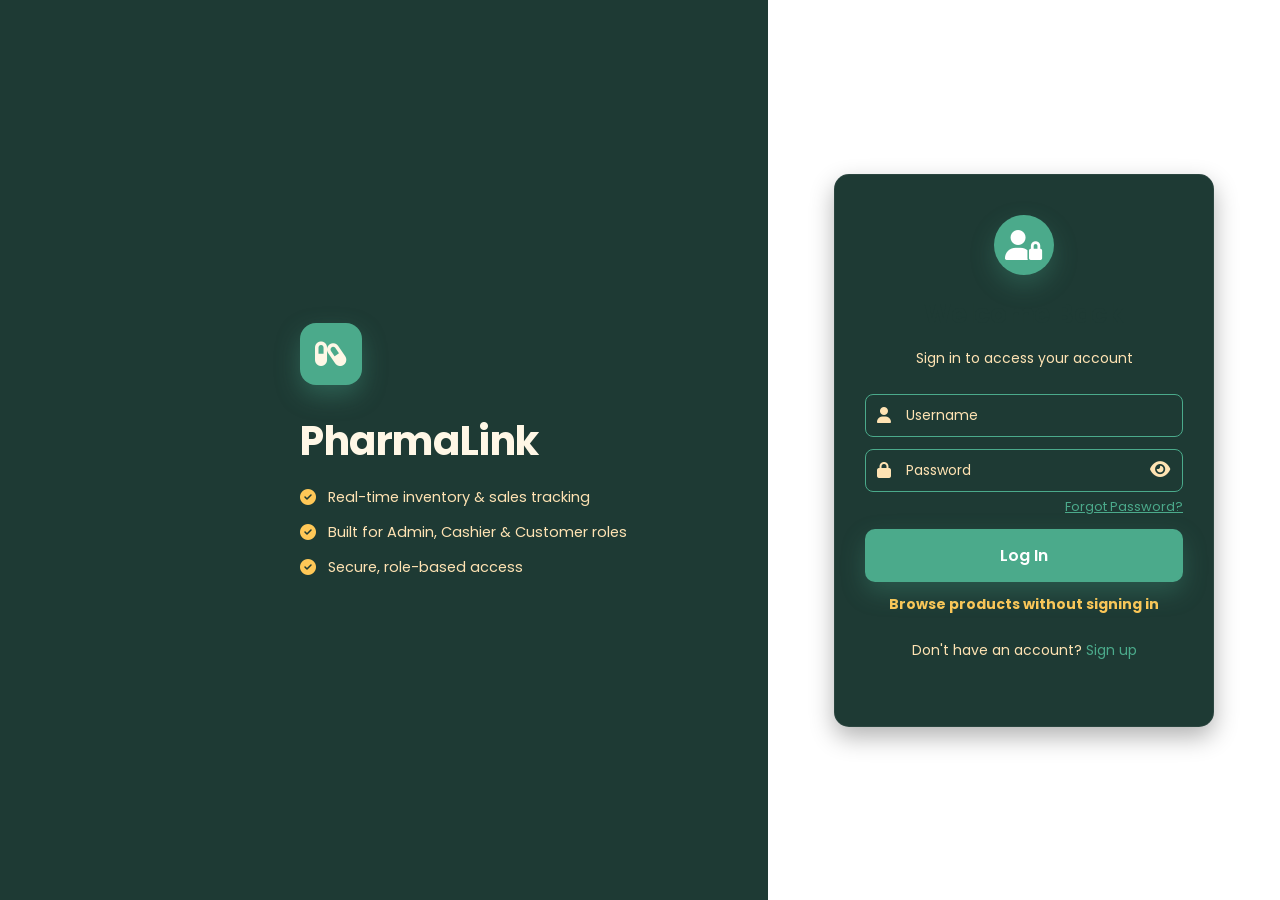
==== index.html @ 6fcf02a1 "Limit the dashboard to recent major actions and add a searchable Activity Logs page." ====
﻿<!DOCTYPE html>
<html lang="en">
<head>
    <meta charset="UTF-8">
    <meta name="viewport" content="width=device-width, initial-scale=1.0" />
    <title>Pharmacy Login</title>
    <link rel="stylesheet" href="assets/theme.css?v=palette-w4" />
    <link rel="stylesheet" href="shared/css/login.css?v=palette-w3" />
    <link rel="stylesheet" href="https://cdnjs.cloudflare.com/ajax/libs/font-awesome/6.4.0/css/all.min.css"/>
</head>
<body>
    <div class="login-page" id="loginPage">
        <div class="login-branding">
            <div class="brand-mark">
                <i class="fa-solid fa-capsules"></i>
            </div>
            <h1>PharmaLink</h1>
            <ul class="brand-points">
                <li><i class="fa-solid fa-circle-check"></i> Real-time inventory &amp; sales tracking</li>
                <li><i class="fa-solid fa-circle-check"></i> Built for Admin, Cashier &amp; Customer roles</li>
                <li><i class="fa-solid fa-circle-check"></i> Secure, role-based access</li>
            </ul>
        </div>

        <div class="login-container">
            <div class="login-card"> 
                
                <div class="login-icon">
                    <i class="fa-solid fa-user-lock"></i>
                </div>
                <h2>Welcome Back</h2>
                <p>Sign in to access your account</p>
                <div id="loginMessage"></div>
                
                <form id="loginForm" method="POST">
                    
                    <div class="input-group">
                        <i class="fa-solid fa-user"></i>
                        <input type="text" id="email" name="username" placeholder="Username" required>
                    </div>

                    <div class="input-group">
                        <i class="fa-solid fa-lock"></i>
                        <input type="password" id="password" name="password" placeholder="Password" required>
                        <i class="fas fa-eye toggle-password"></i> 
                    </div>

                    <p style="text-align:right; margin: -8px 0 12px;"><a href="#" id="openForgotPasswordModal" style="font-size:13px; color:#4BAA8B;">Forgot Password?</a></p>

                    <button type="submit" class="login-btn">Log In</button>
                    <p class="browse-shop-text"><a href="/customer/customer.html">Browse products without signing in</a></p>

                    <p class="signup-text">Don't have an account? <a href="#" id="openSignupModal">Sign up</a></p>
                </form>
                
            </div>
        </div>
    </div>

    <!-- Forgot Password: Admin/Cashier = staff ID, user ID, or username + email. Customer = account ID + email. -->
    <div class="signup-modal-overlay" id="forgotPasswordModalOverlay">
        <div class="login-card signup-modal-card">
            <span class="signup-modal-close" id="closeForgotPasswordModal">&times;</span>

            <div class="login-icon">
                <i class="fa-solid fa-key"></i>
            </div>
            <h2>Forgot Password</h2>
            <p>Admin or cashier: enter your staff ID, user ID, or username plus the email on your account. Customer: account ID plus email. We'll send a reset link.</p>

            <div id="forgotPasswordMessage"></div>

            <form id="forgotPasswordForm">
                <div class="input-group">
                    <i class="fa-solid fa-id-badge"></i>
                    <input type="text" name="employee_id" placeholder="Staff / Admin ID or username" required autocomplete="username">
                </div>
                <div class="input-group">
                    <i class="fa-solid fa-envelope"></i>
                    <input type="email" name="email" placeholder="Email Address" required>
                </div>

                <button type="submit" class="login-btn">Send Reset Link</button>
            </form>
        </div>
    </div>

    <!-- Sign Up Popup Modal -->
    <div class="signup-modal-overlay" id="signupModalOverlay">
        <div class="login-card signup-modal-card">
            <span class="signup-modal-close" id="closeSignupModal">&times;</span>

            <div class="login-icon">
                <i class="fa-solid fa-user-plus"></i>
            </div>
            <h2>Register</h2>
            <p>Create a customer account</p>

            <div id="signupMessage"></div>

            <form id="signupForm">
                <div class="input-group">
                    <i class="fa-solid fa-file-signature"></i>
                    <input type="text" name="first_name" placeholder="First Name" required>
                </div>
                <div class="input-group">
                    <i class="fa-solid fa-file-signature"></i>
                    <input type="text" name="middle_name" placeholder="Middle Name (Optional)">
                </div>
                <div class="input-group">
                    <i class="fa-solid fa-file-signature"></i>
                    <input type="text" name="last_name" placeholder="Last Name" required>
                </div>
                <div class="input-group">
                    <i class="fa-solid fa-user"></i>
                    <input type="text" name="username" placeholder="Username" required>
                </div>
                <div class="input-group">
                    <i class="fa-solid fa-envelope"></i>
                    <input type="email" name="email" placeholder="Email Address" required>
                </div>
                <div class="input-group ph-signup-phone">
                    <i class="fa-solid fa-phone"></i>
                    <span class="ph-signup-cc">+63</span>
                    <input type="tel" name="phone_number" placeholder="9XXXXXXXXX" inputmode="numeric" maxlength="10" required>
                </div>
                <div class="input-group">
                    <i class="fa-solid fa-lock"></i>
                    <input type="password" name="password" placeholder="Password" required>
                </div>
                <div class="input-group">
                    <i class="fa-solid fa-lock"></i>
                    <input type="password" name="confirm_password" placeholder="Confirm Password" required>
                </div>

                <button type="submit" class="login-btn">Register</button>
            </form>
        </div>
    </div>

    <!-- Post-registration confirmation popup -->
    <div class="signup-modal-overlay" id="registerSuccessOverlay">
        <div class="login-card signup-modal-card" style="text-align:center;">
            <div class="login-icon"><i class="fa-solid fa-circle-check"></i></div>
            <h2>Registered!</h2>
            <p>Your account was created successfully. Go back to the login page now?</p>
            <div class="staff-notif-modal-actions" style="padding:8px 0 0;">
                <button type="button" class="staff-notif-modal-yes" id="registerSuccessYes"><i class="fa-solid fa-check"></i> Yes</button>
                <button type="button" class="staff-notif-modal-no" id="registerSuccessNo"><i class="fa-solid fa-xmark"></i> No</button>
            </div>
        </div>
    </div>
    
    <script src="assets/theme.js?v=spa-hash1"></script>
    <script src="assets/profile-validate.js?v=pv3"></script>
    <script src="shared/js/login.js?v=guest-shop3"></script>
    <script>
    (function () {
        const loginPage = document.getElementById('loginPage');
        const openBtn = document.getElementById('openSignupModal');
        const closeBtn = document.getElementById('closeSignupModal');
        const overlay = document.getElementById('signupModalOverlay');
        const signupForm = document.getElementById('signupForm');
        const signupMessage = document.getElementById('signupMessage');
        const successOverlay = document.getElementById('registerSuccessOverlay');
        const successYes = document.getElementById('registerSuccessYes');
        const successNo = document.getElementById('registerSuccessNo');
        if (window.phProfileValidate) {
            window.phProfileValidate.bindNameCaps(signupForm);
            window.phProfileValidate.bindPhoneDigits(signupForm.phone_number);
        }

        function openModal() {
            overlay.classList.add('active');
            loginPage.classList.add('blurred');
        }
        function closeModal() {
            overlay.classList.remove('active');
            loginPage.classList.remove('blurred');
            signupMessage.innerHTML = '';
        }

        openBtn.addEventListener('click', (e) => { e.preventDefault(); openModal(); });
        closeBtn.addEventListener('click', closeModal);
        overlay.addEventListener('click', (e) => { if (e.target === overlay) closeModal(); });

        signupForm.addEventListener('submit', async function (e) {
            e.preventDefault();
            const formData = new FormData(signupForm);
            const payload = Object.fromEntries(formData.entries());
            const pv = window.phProfileValidate;
            if (pv) {
                payload.first_name = pv.titleCaseName(payload.first_name);
                payload.middle_name = pv.titleCaseName(payload.middle_name);
                payload.last_name = pv.titleCaseName(payload.last_name);
                payload.phone_number = pv.e164Phone(payload.phone_number) || payload.phone_number;
            }

            const res = await fetch('/api/auth/register', {
                method: 'POST',
                headers: { 'Content-Type': 'application/json' },
                credentials: 'same-origin',
                body: JSON.stringify(payload)
            });
            // TEMPORARY DEBUG PATCH: read the raw response text first. If it
            // isn't valid JSON (e.g. a PHP fatal error was printed instead),
            // show the raw text directly instead of silently failing â€” this
            // is only here to diagnose the current registration issue and
            // should be removed once that's fixed.
            const rawText = await res.text();
            let result;
            try {
                result = JSON.parse(rawText);
            } catch (parseErr) {
                alert("RAW SERVER RESPONSE (not valid JSON):\n\n" + rawText);
                return;
            }

            if (result.success) {
                overlay.classList.remove('active');
                successOverlay.classList.add('active');
                signupForm.reset();
            } else {
                signupMessage.innerHTML = `<div class="message error">${result.message}</div>`;
            }
        });

        // Post-registration popup: go back to login, or stay on the page
        successYes.addEventListener('click', () => {
            window.location.href = '/';
        });
        successNo.addEventListener('click', () => {
            successOverlay.classList.remove('active');
            loginPage.classList.remove('blurred');
        });

        // ---- Forgot Password (Customer self-service) ----
        const fpOpenBtn = document.getElementById('openForgotPasswordModal');
        const fpCloseBtn = document.getElementById('closeForgotPasswordModal');
        const fpOverlay = document.getElementById('forgotPasswordModalOverlay');
        const fpForm = document.getElementById('forgotPasswordForm');
        const fpMessage = document.getElementById('forgotPasswordMessage');

        function fpOpenModal() {
            fpOverlay.classList.add('active');
            loginPage.classList.add('blurred');
        }
        function fpCloseModal() {
            fpOverlay.classList.remove('active');
            loginPage.classList.remove('blurred');
            fpMessage.innerHTML = '';
            fpForm.reset();
        }

        fpOpenBtn.addEventListener('click', (e) => { e.preventDefault(); fpOpenModal(); });
        fpCloseBtn.addEventListener('click', fpCloseModal);
        fpOverlay.addEventListener('click', (e) => { if (e.target === fpOverlay) fpCloseModal(); });

        fpForm.addEventListener('submit', async function (e) {
            e.preventDefault();
            const submitBtn = fpForm.querySelector('button[type="submit"]');
            submitBtn.disabled = true;
            submitBtn.textContent = 'Sending...';

            const formData = new FormData(fpForm);
            const payload = Object.fromEntries(formData.entries());

            try {
                const res = await fetch('/api/auth/forgot-password', {
                    method: 'POST',
                    headers: { 'Content-Type': 'application/json' },
                    credentials: 'same-origin',
                    body: JSON.stringify(payload)
                });
                const result = await res.json();
                fpMessage.innerHTML = result.success
                    ? `<div class="message success">${result.message}</div>`
                    : `<div class="message error">${result.message}</div>`;
                if (result.success) fpForm.reset();
            } catch (err) {
                fpMessage.innerHTML = `<div class="message error">Something went wrong. Please try again.</div>`;
            } finally {
                submitBtn.disabled = false;
                submitBtn.textContent = 'Send Reset Link';
            }
        });
    })();
    </script>
</body>
</html>
---- assets/theme.css ----
/* ==========================================================================
   PHARMALINK - UNIFIED DESIGN SYSTEM
   Shared by: Admin Portal · Cashier / POS Portal · Customer Portal · Auth
   This file is the single source of truth for color, type, spacing, motion
   and every recurring UI component (sidebar, header, cards, tables, forms,
   buttons, badges, modals, toasts). Portal-specific stylesheets @import this
   file and only add layout unique to that screen.
   ========================================================================== */

@import url('https://fonts.googleapis.com/css2?family=Poppins:wght@300;400;500;600;700;800&family=Inter:wght@400;500;600;700&display=swap');

:root{
  /* White canvas. Cream / gold for wells & accents. Teal / forest for actions & type. */
  --ph-cream:       #FFF7E6;
  --ph-cream-2:     #FFE3B3;
  --ph-gold:        #FFC857;
  --ph-teal:        #4BAA8B;
  --ph-forest:      #1E3A34;

  --ph-primary-50:  #FFF7E6;
  --ph-primary-100: #FFE3B3;
  --ph-primary-200: #FFC857;
  --ph-primary-400: #4BAA8B;
  --ph-primary-500: #4BAA8B;
  --ph-primary-600: #1E3A34;
  --ph-primary-700: #1E3A34;
  --ph-primary:      #4BAA8B;
  --ph-accent:       #FFC857;
  --ph-accent-2:     #FFE3B3;

  --ph-navy-900: #1E3A34;
  --ph-navy-800: #1E3A34;
  --ph-navy-700: #24544C;
  --ph-blue-900: #1E3A34;
  --ph-blue-800: #1E3A34;
  --ph-blue-600: #4BAA8B;
  --ph-blue-50:  #FFF7E6;

  --ph-success:      #4BAA8B;
  --ph-success-bg:   #FFF7E6;
  --ph-success-dk:   #1E3A34;
  --ph-warning:      #FFC857;
  --ph-warning-bg:   #FFF7E6;
  --ph-warning-dk:   #1E3A34;
  --ph-danger:       #b91c1c;
  --ph-danger-bg:    #FFF7E6;
  --ph-danger-dk:    #7f1d1d;
  --ph-info:         #4BAA8B;
  --ph-info-bg:      #FFF7E6;
  --ph-info-dk:      #1E3A34;

  /* Surfaces: page + cards stay white. Cream is a well, gold is an accent edge. */
  --ph-bg:          #ffffff;
  --ph-surface:     #ffffff;
  --ph-surface-2:   #FFF7E6;
  --ph-border:      #FFE3B3;
  --ph-border-soft: #FFE3B3;
  --ph-text:        #1E3A34;
  --ph-text-soft:   #24544C;
  --ph-text-faint:  #4BAA8B;

  /* ---------- Elevation ---------- */
  --ph-shadow-xs: 0 1px 2px rgba(30, 58, 52, 0.06);
  --ph-shadow-sm: 0 2px 8px rgba(30, 58, 52, 0.08);
  --ph-shadow-md: 0 8px 24px rgba(30, 58, 52, 0.10);
  --ph-shadow-lg: 0 16px 40px rgba(30, 58, 52, 0.14);
  --ph-shadow-primary: 0 10px 25px rgba(75, 170, 139, 0.28);

  /* ---------- Shape / rhythm ---------- */
  --ph-radius-sm: 8px;
  --ph-radius-md: 12px;
  --ph-radius-lg: 18px;
  --ph-radius-pill: 999px;
  --ph-gap: 20px;

  /* ---------- Motion ---------- */
  --ph-ease: cubic-bezier(.4,0,.2,1);
  --ph-fast: .18s;
  --ph-med: .3s;

  /* ---------- Type ---------- */
  --ph-font: 'Poppins', 'Inter', -apple-system, BlinkMacSystemFont, sans-serif;

  --ph-gradient-brand: #4BAA8B;
  --ph-gradient-sidebar: #1E3A34;
}

/* ==========================================================================
   RESET & BASE
   ========================================================================== */
*{ box-sizing:border-box; }
html{ scroll-behavior:smooth; background:#ffffff; }
body{
  font-family: var(--ph-font);
  background: #ffffff;
  color: var(--ph-text);
  -webkit-font-smoothing: antialiased;
}
h1,h2,h3,h4,h5,h6{ font-family:var(--ph-font); color:var(--ph-blue-900); font-weight:600; letter-spacing:-.01em; }
p{ color:var(--ph-text-soft); }
a{ color:var(--ph-primary-600); }

/* Slim, elegant scrollbars everywhere */
*{ scrollbar-width: thin; scrollbar-color: var(--ph-primary-200) transparent; }
*::-webkit-scrollbar{ width:8px; height:8px; }
*::-webkit-scrollbar-track{ background:transparent; }
*::-webkit-scrollbar-thumb{ background:var(--ph-primary-200); border-radius:99px; }
*::-webkit-scrollbar-thumb:hover{ background:var(--ph-primary-400); }

/* ==========================================================================
   SIDEBAR - identical skeleton across admin / cashier / customer
   ========================================================================== */
.sidebar{
  width:250px;
  background:var(--ph-navy-900);
  color:#fff;
  display:flex;
  flex-direction:column;
  padding-top:22px;
  position:fixed;
  top:0; left:0; bottom:0;
  z-index:1000;
  box-shadow: 4px 0 24px rgba(0,0,0,0.18);
  border-right: 1px solid rgba(255,255,255,0.04);
}
.sidebar h2,
.sidebar-header h2{
  text-align:center;
  color:#fff;
  margin-bottom:8px;
  font-size:26px;
  font-weight:800;
  letter-spacing:.5px;
}
.sidebar-header{ text-align:center; margin-bottom:22px; }
.sidebar .role,
.role-badge{
  display:block;
  background:var(--ph-gold);
  color:var(--ph-forest);
  border-radius:var(--ph-radius-pill);
  padding:4px 14px;
  text-align:center;
  font-size:12px;
  font-weight:700;
  letter-spacing:.4px;
  text-transform:uppercase;
  width:fit-content;
  margin:0 auto 26px auto;
  box-shadow:0 4px 10px rgba(255,200,87,.35);
}
.sidebar-nav{ display:flex; flex-direction:column; gap:2px; padding:0 12px; }
.nav-item{
  display:flex;
  align-items:center;
  gap:12px;
  padding:13px 16px;
  margin:0 0;
  cursor:pointer;
  border-radius:10px;
  transition:background var(--ph-fast) var(--ph-ease), color var(--ph-fast) var(--ph-ease), transform var(--ph-fast) var(--ph-ease);
  color:#FFE3B3;
  text-decoration:none;
  font-size:14.5px;
  font-weight:500;
  position:relative;
}
.sidebar:not(.no-outer-pad) .nav-item{ margin-left:0; margin-right:0; }
.nav-item i{ width:20px; text-align:center; font-size:17px; flex-shrink:0; }
.nav-item:hover{
  background:rgba(255,247,230,0.12);
  color:#fff;
  transform:translateX(2px);
}
.nav-item.active{
  background:var(--ph-primary-500);
  color:#fff;
  box-shadow:0 6px 16px rgba(75,170,139,.35);
}
.sidebar .logout-btn,
.sidebar a[href="logout.php"]{
  position:absolute;
  bottom:16px;
  left:12px;
  right:12px;
  width:auto;
  border-top:none !important;
  background:rgba(255,255,255,0.05);
}
.sidebar a[href="logout.php"]:hover{ background:var(--ph-danger); color:#fff; }

@media (max-width:900px){
  .sidebar{ width:76px; }
  .sidebar h2, .sidebar-header h2, .sidebar .role, .role-badge{ display:none; }
  .nav-item{ justify-content:center; padding:14px 0; }
  .nav-item span{ display:none; }
  .main{ margin-left:76px !important; }
}

/* ==========================================================================
   TOP HEADER BAR
   ========================================================================== */
.main{
  margin-left:250px;
  background:#ffffff;
  display:flex;
  flex-direction:column;
  min-height:100vh;
}
.header{
  background:#ffffff;
  padding:0 32px;
  min-height:72px;
  height:72px;
  box-sizing:border-box;
  display:flex;
  justify-content:space-between;
  align-items:center;
  border-bottom:1px solid var(--ph-border-soft);
  position:sticky;
  top:0;
  z-index:50;
  backdrop-filter:saturate(180%) blur(6px);
  box-shadow:var(--ph-shadow-xs);
}
.header h3{ margin:0; color:var(--ph-blue-900); font-size:19px; font-weight:700; }
.header-right{ display:flex; align-items:center; gap:22px; }
/* ==== Header profile trigger (avatar + name) ====
   Shared by Admin / Cashier / Customer headers so the profile entry point
   looks and sits in the exact same place (far right of header-right,
   after the notification bell) on every portal. Clicking it jumps to that
   page's own Profile section. */
.header-profile{
  display:flex; align-items:center; gap:10px;
  padding:6px 16px 6px 6px;
  border-radius:999px;
  cursor:pointer;
  background:var(--ph-surface-2);
  border:1px solid var(--ph-border-soft);
  transition:background var(--ph-fast), border-color var(--ph-fast), box-shadow var(--ph-fast);
}
.header-profile:hover{
  background:var(--ph-cream);
  border-color:var(--ph-gold);
  box-shadow:0 2px 8px rgba(30,58,52,0.12);
}
.header-profile img{
  width:36px; height:36px;
  border-radius:50%;
  object-fit:cover;
  border:2px solid var(--ph-blue-600, #4BAA8B);
  flex-shrink:0;
}
.header-profile span{
  font-size:14px;
  font-weight:700;
  color:var(--ph-blue-900, #1E3A34);
  white-space:nowrap;
}
.notification{
  position:relative;
  font-size:19px;
  color:var(--ph-text-soft);
  cursor:pointer;
  transition:color var(--ph-fast);
  width:38px; height:38px;
  display:flex; align-items:center; justify-content:center;
  border-radius:50%;
  background:var(--ph-surface-2);
}
.notification:hover{ color:var(--ph-primary-600); background:var(--ph-primary-50); }
.notification::after{ display:none; }
#notification-dropdown{
  border:1px solid var(--ph-border) !important;
  border-radius:var(--ph-radius-md) !important;
  box-shadow:var(--ph-shadow-lg) !important;
  overflow:hidden;
}

/* Shared notification bell + dropdown, used by Admin, Cashier, and Customer */

.staff-notif-dropdown,
#notification-dropdown{
  position:absolute;
  top:44px;
  right:0;
  width:320px;
  max-height:340px;
  overflow-y:auto;
  background:var(--ph-surface);
  border:1px solid var(--ph-border);
  border-radius:var(--ph-radius-md);
  box-shadow:var(--ph-shadow-lg);
  display:none;
  z-index:999;
  text-align:left;
}
.staff-notif-dropdown.open,
#notification-dropdown.open{ display:block; }

.staff-notif-item{
  display:flex;
  gap:10px;
  align-items:flex-start;
  padding:12px 14px;
  border-bottom:1px solid var(--ph-border-soft);
  font-size:13px;
  color:var(--ph-text);
  line-height:1.4;
}
.staff-notif-item:last-child{ border-bottom:none; }
.staff-notif-item[role="button"]{ cursor:pointer; }
.staff-notif-item[role="button"]:hover{ background:var(--ph-surface-2); }
.staff-notif-item[role="button"]:focus{
  outline:2px solid var(--ph-primary-200);
  outline-offset:-2px;
}

.staff-notif-modal-overlay{
  display:none;
}
.staff-notif-modal-overlay.open{ display:flex; }
#systemDialogOverlay{ z-index:10070; }
.staff-notif-modal{
  width:min(260px,92vw);
  background:var(--ph-surface);
  border-radius:var(--ph-radius-md);
  box-shadow:var(--ph-shadow-lg);
  overflow:hidden;
}
.staff-notif-modal-head{
  display:flex;
  align-items:center;
  justify-content:space-between;
  gap:12px;
  padding:16px 18px 12px;
  border-bottom:1px solid var(--ph-border-soft);
}
.staff-notif-modal-head h3{
  margin:0;
  font-size:1rem;
  color:var(--ph-blue-900);
  display:flex;
  align-items:center;
  gap:8px;
}
.staff-notif-modal-head h3 i{ color:var(--ph-warning); }
.staff-notif-modal-head .staff-notif-modal-close{
  border:0;
  background:transparent !important;
  background-image:none !important;
  box-shadow:none !important;
  filter:none !important;
  transform:none !important;
  font-size:22px;
  line-height:1;
  color:var(--ph-text-faint) !important;
  cursor:pointer;
  padding:4px 8px !important;
  min-width:0;
  width:auto;
  display:inline-flex;
  align-items:center;
  justify-content:center;
}
.staff-notif-modal-body{ padding:16px 18px 8px; text-align:center; }
.staff-notif-modal--system{
  width:min(340px,92vw);
}
.staff-notif-modal--alert [data-sys-no]{
  display:none !important;
}
.staff-notif-modal-body p{
  margin:0;
  font-size:14px;
  line-height:1.5;
  color:var(--ph-text);
  white-space:pre-wrap;
}
.staff-notif-prompt-input{
  display:none;
  width:100%;
  margin-top:12px;
  box-sizing:border-box;
  padding:10px 12px;
  border:1px solid var(--ph-border-soft);
  border-radius:8px;
  font-size:14px;
  color:var(--ph-text);
  background:var(--ph-surface);
}
.staff-notif-modal-body small{
  display:block;
  margin-top:10px;
  color:#9ca3af;
}
.staff-notif-modal-actions{
  padding:12px 16px 16px;
  display:flex;
  flex-direction:row;
  justify-content:center;
  gap:10px;
}
.staff-notif-modal-actions button{
  flex:1;
  margin:0;
  min-height:42px;
  display:flex !important;
  justify-content:center !important;
  align-items:center !important;
  text-align:center !important;
  font-size:15px;
  font-weight:700;
  letter-spacing:.02em;
  background-image:none !important;
}
.staff-notif-modal-actions button i{
  color:inherit;
  margin:0;
  font-size:14px;
}
.staff-notif-modal-actions .staff-notif-modal-yes{
  background:var(--ph-primary-500) !important;
  color:#fff;
}
.staff-notif-modal-actions .staff-notif-modal-yes:hover{
  background:var(--ph-primary-600) !important;
}
.staff-notif-modal-actions .staff-notif-modal-no{
  background:var(--ph-danger) !important;
  background-image:none !important;
  box-shadow:none;
  color:#fff;
}
.staff-notif-modal-actions .staff-notif-modal-no:hover{
  background:var(--ph-danger-dk) !important;
}
.staff-notif-item i{ margin-top:2px; color:var(--ph-warning); }
.staff-notif-item.low_stock i{ color:var(--ph-danger); }
.staff-notif-item.expiring i{ color:var(--ph-warning); }
.staff-notif-empty{
  padding:18px 14px;
  text-align:center;
  color:var(--ph-text-faint);
  font-size:13px;
}

.notification-badge{
  position:absolute;
  top:-2px; right:-2px;
  background:var(--ph-danger);
  color:#fff;
  font-size:10px;
  font-weight:700;
  min-width:16px;
  height:16px;
  border-radius:8px;
  display:flex;
  align-items:center;
  justify-content:center;
  padding:0 4px;
  border:2px solid var(--ph-surface);
}

.content{ flex:1; padding:20px 34px 30px; overflow-y:auto; background:#ffffff; }
.content > section,
.content > .page,
.page{ background:#ffffff; }
section{ animation:phFadeIn .45s var(--ph-ease); }
@keyframes phFadeIn{ from{opacity:0;} to{opacity:1;} }

/* ==========================================================================
   PAGE TITLES - same gap as Admin Dashboard on every tab / role
   ========================================================================== */
.dashboard-header,
.products-header,
.prescription-header,
.orders-header,
.customer-profile-header,
.dash-header{
  margin:0 0 14px;
  padding:0;
}
.dashboard-header h2,
.products-header h2,
.prescription-header h2,
.orders-header h2,
.customer-profile-header h2,
.dash-header h2{
  margin:0;
  font-size:1.7rem;
  font-weight:700;
  line-height:1.25;
  color:var(--ph-blue-900);
}
.dashboard-header .subtitle,
.products-header .subtitle,
.prescription-header .subtitle,
.orders-header .subtitle,
.dash-header .subtitle,
.customer-profile-header p{
  margin:6px 0 0;
  color:var(--ph-text-faint);
  font-size:.95rem;
  line-height:1.45;
}

/* ==========================================================================
   CARDS - dashboard-cards / stats-cards / generic .card
   ========================================================================== */
.dashboard-cards, .stats-cards{
  display:grid;
  grid-template-columns:repeat(auto-fit, minmax(220px, 1fr));
  gap:var(--ph-gap);
  margin-bottom:30px;
}
.card, .stat-card{
  background:var(--ph-surface);
  padding:22px;
  border-radius:var(--ph-radius-lg);
  box-shadow:var(--ph-shadow-sm);
  border:1px solid var(--ph-border-soft);
  transition:transform var(--ph-med) var(--ph-ease), box-shadow var(--ph-med) var(--ph-ease);
}
.card{ text-align:center; }
.stat-card{ display:flex; align-items:center; gap:16px; cursor:pointer; }
.card:hover, .stat-card:hover{
  transform:translateY(-6px);
  box-shadow:var(--ph-shadow-lg);
  border-color:var(--ph-primary-200);
}
.card i{
  font-size:24px; margin-bottom:10px; color:#fff;
  width:52px; height:52px; border-radius:14px;
  display:inline-flex; align-items:center; justify-content:center;
  background:var(--ph-primary-500);
  box-shadow:var(--ph-shadow-primary);
}
.stat-icon{
  width:54px; height:54px; border-radius:14px;
  display:flex; align-items:center; justify-content:center;
  background:var(--ph-primary-500);
  flex-shrink:0;
}
.stat-icon i{ font-size:24px; color:#fff; }
.card h3{ margin-bottom:4px; color:var(--ph-text); font-size:15px; }
.card p.value{ font-size:1.6rem; font-weight:700; color:var(--ph-blue-900); margin-top:6px; }
.stat-content h3{ font-size:22px; margin-bottom:2px; color:var(--ph-blue-900); }
.stat-content p{ font-size:13.5px; color:var(--ph-text-faint); }

.dashboard-grid{ display:grid; grid-template-columns:1fr 1fr; gap:22px; }
.chart-card, .table-card, .activity-card, .tips-card, .quick-actions,
.pres-history, .orders-table, .cart-panel, #cart-panel{
  background:var(--ph-surface);
  padding:22px;
  border-radius:var(--ph-radius-lg);
  box-shadow:var(--ph-shadow-sm);
  border:1px solid var(--ph-border-soft);
}
.chart-card canvas{ width:100% !important; height:320px !important; max-height:340px; }

/* Quick actions */
.quick-actions h3{ text-align:center; margin-bottom:14px; }
.quick-actions .btn-container{ display:grid; grid-template-columns:repeat(auto-fit, minmax(120px,1fr)); gap:10px; }

.tips-card .tip{ display:flex; align-items:center; margin-bottom:12px; }
.tips-card i{ font-size:19px; color:var(--ph-success); margin-right:10px; }

/* ==========================================================================
   BUTTONS - one visual language for every button variant in the codebase
   ========================================================================== */
button, .add-btn, .btn-primary, .btn-process, .btn-complete, .btn-review,
.update-btn, .upload-btn, .quick-action-btn, .search-section button,
.pos-mode-btn, button.login-btn, #checkout-btn, #clear-cart-btn{
  font-family:var(--ph-font);
  border:none;
  cursor:pointer;
  transition:transform var(--ph-fast) var(--ph-ease), box-shadow var(--ph-fast) var(--ph-ease), background var(--ph-fast) var(--ph-ease), opacity var(--ph-fast) var(--ph-ease);
}
button, .add-btn, .btn-primary, .btn-process, .btn-complete, .btn-review,
.update-btn, .upload-btn, .quick-action-btn, .search-section button{
  background:var(--ph-primary-500);
  background-image:none;
  color:#fff;
  padding:10px 18px;
  border-radius:var(--ph-radius-sm);
  font-weight:600;
  font-size:14px;
  display:inline-flex;
  align-items:center;
  gap:8px;
  box-shadow:0 4px 10px rgba(75,170,139,.18);
}
button:hover, .add-btn:hover, .btn-primary:hover, .btn-process:hover,
.btn-complete:hover, .btn-review:hover, .update-btn:hover, .upload-btn:hover,
.quick-action-btn:hover, .search-section button:hover{
  transform:translateY(-2px);
  box-shadow:var(--ph-shadow-primary);
  filter:none;
}
.add-btn:hover, .btn-primary:hover, .search-section button:hover{
  background:var(--ph-primary-600);
}
button:active, .add-btn:active, .btn-primary:active{ transform:translateY(0); }
button:disabled, .add-btn:disabled, input:disabled, .p-input:disabled{
  opacity:.55; cursor:not-allowed; filter:none; transform:none; box-shadow:none;
}

/* Semantic accents kept for buttons whose color carries meaning */
.add-btn.secondary{ background:var(--ph-gold); color:var(--ph-forest); box-shadow:0 4px 10px rgba(255,200,87,.28); }
.btn-complete, #checkout-btn, .upload-btn, .update-btn{ background:var(--ph-success); box-shadow:0 4px 10px rgba(75,170,139,.25); }
.btn-process{ background:var(--ph-forest); box-shadow:0 4px 10px rgba(30,58,52,.22); }
.quick-action-btn{ background:var(--ph-teal); }
#clear-cart-btn{ background:transparent; border:1px solid var(--ph-danger) !important; color:var(--ph-danger); box-shadow:none; padding:6px 8px; }
#clear-cart-btn:hover{ background:var(--ph-danger); color:#fff; transform:none; }
#checkout-btn:disabled{ background:#FFE3B3; color:#1E3A34; opacity:1; }

/* Small icon-style action buttons in tables */
.action-btn{ padding:7px 10px; border-radius:8px; font-weight:600; box-shadow:none; }
.btn-edit{ background:var(--ph-warning); }
.btn-delete{ background:var(--ph-danger); }
.action-btn-group{ display:flex; gap:6px; }
.action-btn-group button{ margin-right:0 !important; }

.pos-mode-btn{
  background:var(--ph-surface-2);
  color:var(--ph-text-soft);
  padding:10px 16px;
  border-radius:var(--ph-radius-sm);
  box-shadow:none;
  border:1px solid var(--ph-border);
}
.pos-mode-btn.active-mode{ background:var(--ph-primary-500) !important; color:#fff !important; box-shadow:var(--ph-shadow-primary); border-color:transparent; }
.pos-mode-btn:not(.active-mode):hover{ background:var(--ph-primary-50); transform:none; }

.qty-control-btn, .cart-remove-btn{ box-shadow:none; }
.qty-minus{ background:var(--ph-danger) !important; }
.qty-plus{ background:var(--ph-primary-500) !important; }

/* Ripple container (JS adds .ph-ripple span on click - see theme.js) */
.ph-ripple-host{ position:relative; overflow:hidden; }
.ph-ripple{
  position:absolute; border-radius:50%; pointer-events:none;
  background:rgba(255,255,255,.55);
  transform:scale(0); animation:phRipple .55s var(--ph-ease);
}
@keyframes phRipple{ to{ transform:scale(2.6); opacity:0; } }

/* ==========================================================================
   FORMS & INPUTS
   ========================================================================== */
input, textarea, select, .p-input{
  width:100%;
  padding:10px 12px;
  border-radius:var(--ph-radius-sm);
  border:1.5px solid var(--ph-border);
  font-size:14px;
  font-family:var(--ph-font);
  color:var(--ph-text);
  background:var(--ph-surface);
  transition:border-color var(--ph-fast), box-shadow var(--ph-fast);
}
input:focus, textarea:focus, select:focus{
  outline:none;
  border-color:var(--ph-primary-500);
  box-shadow:0 0 0 4px var(--ph-primary-50);
}
.filter select, .modal select, .modal input{ padding:9px 10px; }
.filter label, .modal label, .form-group label{ font-weight:600; color:var(--ph-text); font-size:13.5px; }

.controls{ display:flex; justify-content:space-between; align-items:center; gap:12px; margin-bottom:22px; flex-wrap:wrap; }
.controls .left{ display:flex; gap:10px; align-items:center; }
.filter{ display:flex; align-items:center; gap:8px; }
.filter-row{ display:flex; align-items:center; gap:15px; margin-bottom:16px; flex-wrap:wrap; }
.search-section{ margin-bottom:16px; display:flex; gap:10px; }
.search-section input{ flex:1; }

/* ==========================================================================
   TABLES - one consistent look for every table in the system
   ========================================================================== */
.table-wrap{ overflow-x:auto; border-radius:var(--ph-radius-lg); margin-bottom:30px; }
table{
  width:100%;
  border-collapse:separate;
  border-spacing:0;
  background:var(--ph-surface);
  border-radius:var(--ph-radius-lg);
  overflow:hidden;
  box-shadow:var(--ph-shadow-sm);
  border:1px solid var(--ph-border-soft);
}
th, td{ padding:13px 16px; text-align:left; border-bottom:1px solid var(--ph-border-soft); font-size:14px; }
th{ background:var(--ph-surface-2); color:var(--ph-blue-900); font-weight:700; text-transform:uppercase; font-size:11.5px; letter-spacing:.05em; }
tr:last-child td{ border-bottom:none; }
tbody tr{ transition:background var(--ph-fast); }
tbody tr:hover{ background:var(--ph-primary-50); }

/* Cart table keeps its "floating row" style but on-brand */
.cart-table{ border-spacing:0 8px; box-shadow:none; border:none; background:transparent; }
.cart-table th{ background:transparent; border-bottom:1px solid var(--ph-border-soft); }
.cart-table tbody tr{ background:var(--ph-surface-2); box-shadow:var(--ph-shadow-xs); border-radius:var(--ph-radius-sm); }

/* Row highlight states kept, retuned to the palette */
.low-stock{ background-color:var(--ph-warning-bg) !important; }
.expiring{ background-color:#ffe6cc !important; }
.expired{ background-color:var(--ph-danger-bg) !important; color:var(--ph-danger-dk); }

/* ==========================================================================
   STATUS / BADGES - every state label in the app maps to one badge system
   ========================================================================== */
.status, .badge, .role-badge, .status-active,
.approved, .pending, .completed, .cancelled, .unknown,
.in-transit, .processing, .ready-for-pickup, .in-progress{
  display:inline-flex;
  align-items:center;
  gap:6px;
  padding:4px 12px;
  border-radius:var(--ph-radius-pill);
  font-size:.76rem;
  font-weight:700;
  letter-spacing:.02em;
  text-transform:capitalize;
}
.status.completed, .completed, .status.ready-for-pickup, .ready-for-pickup,
.approved, .status-active, .status.active{ background:var(--ph-success-bg); color:var(--ph-success-dk); }
.status.pending, .pending{ background:var(--ph-warning-bg); color:var(--ph-warning-dk); }
.status.in-progress, .in-progress, .processing, .status.processing{ background:var(--ph-info-bg); color:var(--ph-info-dk); }
.in-transit{ background:var(--ph-warning-bg); color:var(--ph-warning-dk); }
.cancelled, .unknown, .status.inactive{ background:var(--ph-danger-bg); color:var(--ph-danger-dk); }

/* ==========================================================================
   MODALS - one overlay shell for every portal (center + dim + padding)
   ========================================================================== */
.modal,
.um-modal-overlay,
.modal-overlay,
.signup-modal-overlay,
.staff-notif-modal-overlay,
.rx-modal,
.mo-modal,
.sr-modal,
.cs-seg-modal {
  position: fixed !important;
  inset: 0 !important;
  background: rgba(20, 23, 38, 0.55) !important;
  backdrop-filter: blur(3px);
  justify-content: center !important;
  align-items: center !important;
  padding: 16px !important;
  box-sizing: border-box !important;
}
.modal{ display:none; z-index:2000; }
.modal.show, .modal[style*="flex"], .modal[style*="block"]{ display:flex !important; }
.um-modal-overlay, .modal-overlay{ z-index:2600; }
.signup-modal-overlay{ z-index:2000; }
.staff-notif-modal-overlay{ z-index:10050; }
#systemDialogOverlay{ z-index:10070; }
.sr-modal{ z-index:10000; }
.rx-modal, .mo-modal, .cs-seg-modal{ z-index:2000; }
.modal-content{
  background:var(--ph-surface);
  padding:28px;
  border-radius:var(--ph-radius-lg);
  width:520px;
  max-width:92%;
  margin:auto;
  box-shadow:var(--ph-shadow-lg);
  border:1px solid var(--ph-border-soft);
  animation:phPopIn .28s var(--ph-ease);
  max-height:90vh;
  overflow-y:auto;
}
@keyframes phPopIn{ from{ opacity:0; transform:translateY(16px) scale(.97);} to{ opacity:1; transform:translateY(0) scale(1);} }
.modal-header{ display:flex; justify-content:space-between; align-items:center; margin-bottom:18px; padding-bottom:14px; border-bottom:1px solid var(--ph-border-soft); }
.modal-header h2{ font-size:1.25rem; color:var(--ph-blue-900); margin:0; }
.close{ cursor:pointer; font-size:22px; color:var(--ph-text-faint); line-height:1; transition:color var(--ph-fast); }
.close:hover{ color:var(--ph-danger); }
.modal form{ display:flex; flex-direction:column; gap:12px; }
.form-group{ margin-bottom:2px; }

/* ==========================================================================
   TOASTS / MESSAGES
   ========================================================================== */
.message, .toast{
  position:fixed;
  bottom:24px; right:24px;
  padding:14px 22px;
  border-radius:var(--ph-radius-md);
  color:#fff;
  font-weight:600;
  font-size:14px;
  box-shadow:var(--ph-shadow-lg);
  z-index:3000;
  animation:phToastIn .35s var(--ph-ease);
}
@keyframes phToastIn{ from{ opacity:0; transform:translateY(16px);} to{ opacity:1; transform:translateY(0);} }
.message.success, .toast.success{ background:var(--ph-success); }
.message.error, .toast.error{ background:var(--ph-danger); }

/* ==========================================================================
   MISC SHARED PATTERNS (suppliers, empty states, uploads)
   ========================================================================== */
.supplier-card{
  background:var(--ph-surface);
  border:1px solid var(--ph-border-soft);
  border-radius:var(--ph-radius-lg);
  padding:20px;
  box-shadow:var(--ph-shadow-sm);
  transition:transform var(--ph-med), box-shadow var(--ph-med);
}
.supplier-card:hover{ transform:translateY(-4px); box-shadow:var(--ph-shadow-md); }
.supplier-header{ display:flex; justify-content:space-between; align-items:center; margin-bottom:10px; border-bottom:2px solid var(--ph-border-soft); padding-bottom:8px; }
.supplier-card h3{ color:var(--ph-blue-900); font-size:1.15rem; }
.supplier-card li{ background:var(--ph-surface-2); border-radius:6px; padding:5px 9px; margin-bottom:4px; font-size:.88rem; color:var(--ph-text-soft); }

.empty-message{
  grid-column:1/-1;
  text-align:center;
  padding:36px;
  color:var(--ph-text-faint);
  font-style:italic;
  background:var(--ph-surface-2);
  border-radius:var(--ph-radius-lg);
  border:1.5px dashed var(--ph-border);
}

.upload-box{
  background:var(--ph-surface);
  padding:34px;
  border-radius:var(--ph-radius-lg);
  border:2px dashed var(--ph-primary-400);
  text-align:center;
  transition:var(--ph-med);
}
.upload-box:hover{ background:var(--ph-primary-50); border-color:var(--ph-primary-600); }

.product{
  background:var(--ph-surface);
  border-radius:var(--ph-radius-md);
  box-shadow:var(--ph-shadow-sm);
  border:1px solid var(--ph-border-soft);
  padding:16px;
  transition:transform var(--ph-med), box-shadow var(--ph-med);
}
.product:hover{ transform:translateY(-4px); box-shadow:var(--ph-shadow-md); }

.profile-card{
  background:var(--ph-surface);
  border-radius:var(--ph-radius-lg);
  box-shadow:var(--ph-shadow-md);
  border:1px solid var(--ph-border-soft);
}

/* ==========================================================================
   AUTH SCREENS (login / register) - shared premium look
   ========================================================================== */
.login-container{ width:100%; max-width:400px; padding:20px; }
.login-card{
  background:var(--ph-navy-900);
  border-radius:var(--ph-radius-lg);
  padding:42px 32px;
  color:#f1f5f9;
  box-shadow:var(--ph-shadow-lg);
  text-align:center;
  border:1px solid rgba(255,255,255,.06);
}
.login-icon{
  width:64px; height:64px;
  background:var(--ph-primary-500);
  box-shadow:var(--ph-shadow-primary);
}
button.login-btn{ background:var(--ph-primary-500); box-shadow:var(--ph-shadow-primary); }
button.login-btn:hover{ filter:brightness(1.08); }

/* ==========================================================================
   PROFILE (Admin / Cashier / Customer - same layout)
   ========================================================================== */
#profile, #profile-page{ scroll-margin-top:88px; }
.customer-profile-page{ width:100%; margin:0; padding:0 0 28px; }
.customer-profile-header{ margin:0 0 14px; padding:0; }
.customer-profile-layout{
  display:grid;
  grid-template-columns: minmax(0, 1.45fr) minmax(260px, .8fr);
  gap:18px;
  align-items:start;
  width:100%;
}
.profile-main-col{ display:contents; }
.profile-hero{
  display:flex; align-items:center; gap:16px; min-width:0; text-align:left;
}
.profile-hero .profile-avatar-wrap{ margin:0; flex-shrink:0; }
.profile-hero-copy{ min-width:0; overflow:hidden; }
.profile-hero-copy h3{ text-align:left; overflow-wrap:break-word; }
.profile-hero .profile-username{ margin-top:4px; }
.profile-hero .profile-pill-row{ justify-content:flex-start; }
.ph-phone-row{
  display:flex; align-items:stretch; width:100%; border:1px solid var(--ph-border); border-radius:8px; overflow:hidden; background:#fff;
}
.ph-phone-prefix{
  display:flex; align-items:center; padding:0 12px; background:#FFE3B3; color:#1E3A34;
  font-weight:800; font-size:0.92rem; border-right:1px solid var(--ph-border); white-space:nowrap;
}
.ph-phone-row input{
  border:none !important; border-radius:0 !important; box-shadow:none !important;
}
.ph-phone-hint{ margin-top:4px; color:var(--ph-text-soft); font-size:12px; font-weight:600; }
.field-error{ min-height:16px; margin-top:4px; color:#dc2626; font-size:12px; font-weight:700; }
.profile-form-grid input.is-invalid,
.profile-form-grid textarea.is-invalid,
.ph-phone-row:has(input.is-invalid){ border-color:#dc2626; }
.profile-summary-card,
.profile-details-card,
.profile-password-card{
  background:var(--ph-surface);
  border:1px solid var(--ph-border-soft);
  border-radius:var(--ph-radius-lg);
  box-shadow:var(--ph-shadow-sm);
}
.profile-summary-card{ padding:28px 20px 24px; text-align:center; }
.profile-avatar-wrap{ position:relative; width:108px; height:108px; margin:0 auto 14px; }
.profile-avatar-wrap img{
  width:108px; height:108px; max-width:108px; max-height:108px; border-radius:50%; object-fit:cover;
  border:3px solid var(--ph-border); background:var(--ph-surface-2);
}
.profile-avatar-wrap input[type="file"]{ display:none !important; }
.profile-photo-btn{
  position:absolute; right:0; bottom:2px; z-index:2; width:34px; height:34px; border-radius:50%;
  display:inline-flex; align-items:center; justify-content:center;
  background:#1E3A34; color:#fff !important; cursor:pointer;
  border:2px solid #FFF7E6;
  box-shadow:0 4px 10px rgba(30,58,52,.28);
}
.profile-photo-btn i{ color:#fff !important; font-size:14px; }
.profile-summary-card h3{
  margin:0; color:var(--ph-blue-900); font-size:1.2rem; line-height:1.3; overflow-wrap:anywhere;
}
.profile-username{ margin:6px 0 0; color:var(--ph-text-soft); font-size:0.88rem; white-space:nowrap; overflow:hidden; text-overflow:ellipsis; }
.profile-pill-row{ display:flex; flex-wrap:wrap; justify-content:center; gap:8px; margin-top:14px; }
.profile-pill{
  display:inline-flex; align-items:center; gap:6px; padding:6px 11px; border-radius:999px;
  font-size:0.75rem; font-weight:700; white-space:nowrap;
}
.profile-pill-blue{ background:#FFE3B3; color:#1E3A34; }
.profile-pill-gold{ background:#FFC857; color:#1E3A34; }
.profile-details-card, .profile-password-card{ padding:22px 24px 20px; min-width:0; }
.profile-details-card{ container-type:inline-size; }
.profile-password-card{
  background:#ffffff;
  border-color:#FFE3B3;
  position:sticky;
  top:88px;
}
.profile-card-head{
  display:flex; align-items:flex-start; justify-content:space-between; gap:12px;
  flex-wrap:wrap;
  padding-bottom:12px; margin-bottom:16px; border-bottom:1px solid var(--ph-border-soft);
}
.profile-card-head .profile-action-row{ margin-top:0; flex-shrink:0; }
.profile-card-head h3, .profile-password-card h3{
  margin:0; color:var(--ph-blue-900); font-size:1.05rem; font-weight:700;
  display:flex; align-items:center; gap:8px;
}
.profile-card-head p, .profile-password-card > p{
  margin:6px 0 0; color:var(--ph-text-soft); font-size:0.84rem; line-height:1.45;
}
.profile-form-grid{
  display:grid; grid-template-columns:repeat(2, minmax(0,1fr)); gap:14px 16px;
}
.profile-form-grid label, .profile-password-card label{
  display:flex; flex-direction:column; gap:6px; min-width:0; margin:0;
}
.profile-form-grid label span, .profile-password-card label span{
  color:var(--ph-text); font-size:0.8rem; font-weight:700;
}
.profile-form-grid input, .profile-form-grid textarea, .profile-password-card input{
  width:100%; min-width:0; border:1px solid var(--ph-border); border-radius:8px;
  padding:10px 12px; font-size:0.94rem; background:#fff; color:var(--ph-text);
}
.profile-form-grid textarea{ min-height:84px; resize:vertical; }
.profile-form-grid input:disabled, .profile-form-grid textarea:disabled{
  background:var(--ph-surface-2); color:var(--ph-text-soft); opacity:1;
}
.profile-field-wide{ grid-column:1 / -1; }
.profile-form-msg{
  min-height:18px; margin:12px 0 0; font-size:0.86rem; font-weight:600; color:var(--ph-text-soft);
}
.pw-rules{
  list-style:none; margin:8px 0 12px; padding:0;
  display:grid; gap:4px;
}
.pw-rules li{
  font-size:12px; font-weight:600; color:#9ca3af;
}
.pw-rules li::before{ content:"○ "; }
.pw-rules li.ok{ color:#4BAA8B; }
.pw-rules li.ok::before{ content:"✓ "; }
.profile-action-row{ display:flex; flex-wrap:wrap; gap:10px; margin-top:16px; }
.profile-btn{
  border:none; border-radius:9px; padding:10px 16px; color:#fff !important; font-weight:700; cursor:pointer;
  display:inline-flex; align-items:center; justify-content:center; gap:8px; min-height:42px;
}
.profile-btn i{ color:#fff !important; }
.profile-btn[hidden]{ display:none !important; }
.profile-btn-primary{ background:#4BAA8B !important; }
.profile-btn-success{ background:#1E3A34 !important; }
.profile-btn-muted{ background:#FFC857 !important; color:#1E3A34 !important; }
.profile-btn-danger{ background:#1E3A34 !important; width:100%; }
.profile-password-card form{ display:grid; gap:12px; }
.profile-password-card form .profile-btn{ margin-top:4px; }

@media (max-width: 720px){
  .customer-profile-layout{ grid-template-columns:1fr; }
  .profile-password-card{ position:static; }
}
@container (max-width: 480px){
  .profile-form-grid{ grid-template-columns:1fr; }
}
@media (max-width: 640px){
  .profile-hero{ flex-direction:column; align-items:flex-start; }
  .profile-card-head{ flex-direction:column; }
  .profile-card-head .profile-action-row{ width:100%; }
}
@media (max-width: 620px){
  .profile-form-grid{ grid-template-columns:1fr; }
  .profile-action-row{ flex-direction:column; }
  .profile-action-row .profile-btn{ width:100%; }
}

/* ==========================================================================
   FOCUS ACCESSIBILITY
   ========================================================================== */
button:focus-visible, .nav-item:focus-visible, a:focus-visible{
  outline:2px solid var(--ph-primary-500);
  outline-offset:2px;
}
---- shared/css/login.css ----
/* Apply box-sizing globally */
* {
  box-sizing: border-box;
}

/* Body */
body {
  font-family: "Poppins", sans-serif;
  background: #ffffff;
  margin: 0;
  min-height: 100vh;
}

/* ============ Split-screen login layout ============ */
.login-page {
  display: flex;
  min-height: 100vh;
}

/* Left: branding panel */
/* Left: branding panel */
.login-branding {
  flex: 0 0 60%;
  max-width: 60%;
  position: relative;
  display: flex;
  flex-direction: column;
  justify-content: center;
  padding: 60px 70px 60px 300px;
  color: #FFF7E6;
  background: #1E3A34;
  overflow: hidden;
}
.login-branding::before {
  display: none;
}
.login-branding .brand-mark {
  width: 62px;
  height: 62px;
  border-radius: 16px;
  display: flex;
  align-items: center;
  justify-content: center;
  font-size: 28px;
  background: #4BAA8B;
  box-shadow: 0 10px 25px rgba(75, 170, 139, 0.35);
  margin-bottom: 26px;
  position: relative;
}
.login-branding h1 {
  font-size: 40px;
  font-weight: 700;
  margin: 0 0 16px;
  position: relative;
  color: #FFF7E6;
}
.login-branding > p {
  font-size: 16px;
  line-height: 1.6;
  color: #FFE3B3;
  max-width: 420px;
  margin: 0 0 28px;
  position: relative;
}
.brand-points {
  list-style: none;
  padding: 0;
  margin: 0;
  display: flex;
  flex-direction: column;
  gap: 14px;
  position: relative;
}
.brand-points li {
  display: flex;
  align-items: center;
  gap: 12px;
  font-size: 14.5px;
  color: #FFE3B3;
}
.brand-points li i {
  color: #FFC857;
  font-size: 16px;
}

/* Right: login card */
.login-container {
  flex: 0 0 40%;
  max-width: 40%;
  display: flex;
  justify-content: center;
  align-items: center;
  min-height: 100vh;
  padding: 20px;
  background: #ffffff;
}

@media (max-width: 860px) {
  .login-page { flex-direction: column; }
  .login-branding { flex-basis: auto; max-width: 100%; padding: 40px 30px; }
  .login-branding > p { max-width:none; }
  .login-container { flex-basis: auto; max-width: 100%; min-height: auto; padding: 30px 20px 50px; }
}

/* Login Card */
.login-card {
  background: #1E3A34;
  border-radius: 15px;
  padding: 40px 30px;
  color: #FFF7E6;
  box-shadow: 0 10px 25px rgba(0, 0, 0, 0.3);
  text-align: center;
  width: 100%;
  max-width: 380px;
}

/* Lock Icon at top */
.login-icon {
  font-size: 40px;
  background: #4BAA8B;
  width: 60px;
  height: 60px;
  display: flex;
  justify-content: center;
  align-items: center;
  border-radius: 50%;
  margin: 0 auto 20px;
  color: white;
}

/* Heading & Subtitle */
.login-card h2 {
  margin: 10px 0;
  font-size: 26px;
  font-weight: 700;
}

.login-card p {
  font-size: 14px;
  color: #FFE3B3;
  margin-bottom: 25px;
}

/* Input group with icons */
.input-group {
  position: relative;
  margin-bottom: 20px;
}

/* Left icon (user/lock) */
.input-group i { 
    position: absolute;
    top: 50%;
    transform: translateY(-50%);
    color: #FFE3B3;
    font-size: 16px;
    z-index: 5;
    /* Dito natin ilalagay ang default position (LEFT) */
    left: 12px;
    right: auto; /* Tiyakin na hindi nag-a-apply ang right property dito */
}

/* Input fields */
.input-group input {
  width: 100%;
  padding: 12px 40px 12px 40px; /* padding for icons */
  border-radius: 8px;
  border: 1px solid #4BAA8B;
  background: #1E3A34;
  color: #FFF7E6;
  font-size: 15px;
  box-sizing: border-box;
}

.input-group input::placeholder {
  color: #FFE3B3;
}

.ph-signup-phone input { padding-left: 92px; }
.ph-signup-cc {
  position: absolute;
  left: 38px;
  top: 50%;
  transform: translateY(-50%);
  z-index: 6;
  font-weight: 800;
  color: #FFE3B3;
  font-size: 14px;
}

/* Toggle password eye icon */
.toggle-password {
    /* CRITICAL FIX: I-OVERRIDE ang 'left' at 'right' */
    left: auto !important; /* Siguraduhin na hindi na gagamitin ang left: 12px */
    right: 12px;           /* Dito dapat lilitaw sa kanan */
    
    font-size: 18px; 
    cursor: pointer;
    z-index: 10; 
    
    /* Para maging compact ang clickable area (galing sa nakaraang fix) */
    width: 20px; 
    height: 20px;
    display: flex;
    justify-content: center;
    align-items: center;
    
    /* Tiyakin na gumagana ang top/transform kahit may !important */
    top: 50%;
    transform: translateY(-50%);
}

/* Demo credentials box */
.demo-credentials {
  background: #4BAA8B;
  padding: 10px;
  border-radius: 8px;
  font-size: 13px;
  margin-bottom: 20px;
  color: #FFF7E6;
  text-align: left;
  word-wrap: break-word;
}

.demo-credentials ul {
  margin: 5px 0 0 15px;
  padding: 0;
  list-style-type: disc;
}

.demo-credentials li {
  margin-bottom: 5px;
}

/* Login Button */
button.login-btn {
  width: 100%;
  padding: 14px;
  border: none;
  border-radius: 10px;
  font-weight: 600;
  font-size: 16px;
  background: #4BAA8B;
  color: white;
  justify-content: center;
  cursor: pointer;
  transition: 0.3s;
}

button.login-btn:hover {
  background: #1E3A34;
}

/* Signup text */
.signup-text {
  margin-top: 15px;
  font-size: 13px;
  color: #FFE3B3;
}

.signup-text a {
  color: #4BAA8B;
  text-decoration: none;
}

.browse-shop-text{
  margin:12px 0 0;
  text-align:center;
  font-size:13px;
}
.browse-shop-text a{
  color:#FFC857;
  font-weight:700;
  text-decoration:none;
}
.browse-shop-text a:hover{ text-decoration:underline; }

/* Login/signup errors stay inside the card (theme.css .message is a corner toast). */
.login-card .message,
.login-card .toast{
  position:static;
  bottom:auto;
  right:auto;
  left:auto;
  width:100%;
  max-width:100%;
  margin:0 auto 16px;
  text-align:center;
  box-shadow:none;
  z-index:auto;
  box-sizing:border-box;
}

/* --- REGISTRATION FORM ADJUSTMENTS (Applies to Registration Page) --- */

/* 1. Ginagawang mas mataas ang card para magkasya ang maraming fields */
.login-card { 
    /* Maaari mo itong i-override sa registration page kung kailangan,
       pero para mas flexible, gawin nating variable ang height */
    max-height: 90vh; /* Itaas ang maximum height */
    overflow-y: auto; /* Nagdaragdag ng scroll bar kung masyadong maraming fields */
    /* Kung ang card ay masyadong mababa, ito ang kailangan */
}

/* 2. Binabawasan ang space sa pagitan ng input groups */
.input-group {
    margin-bottom: 12px; /* Mula 20px, ginawang 12px */
}

/* 3. Styling para sa label (form-label) */
.form-label {
    display: block;
    text-align: left;
    margin-bottom: 3px; /* Space sa pagitan ng label at input */
    font-size: 14px; /* Bahagyang mas malaki kaysa p */
    color: #FFE3B3; /* Light gray color */
    font-weight: 500;
}

/* 4. Padding adjustment (Optional: Kung kailangan ng mas malaking space sa loob ng card) */
/* .login-card {
    padding: 30px 30px; 
} */

/* 5. Tiyakin na ang input size ay hindi mag-o-overlap */
.input-group input {
    font-size: 14px; 
    padding: 10px 40px 10px 40px; /* Bawasan ang padding kung sobrang laki */
}

/* 6. I-hide ang demo credentials sa registration page */
/* Kung ginagamit mo ang parehong HTML base at gusto mong itago ito sa register page */
/* Maaari mong i-override ito gamit ang body class, o tanggalin na lang sa HTML */

/* --- ICON ALIGNMENT FIXES --- */

/* I-adjust ang icon size sa loob ng top-most login-icon */
.login-icon i { 
    font-size: 30px; 
}

/* Tiyakin na ang toggle password icon ay hindi maapektuhan ng ibang rules */
.input-group .toggle-password {
    position: absolute;
    right: 12px;
    top: 50%;
    transform: translateY(-50%);
    cursor: pointer;
    color: #FFE3B3;
    font-size: 18px;
    z-index: 10;
    background: none;
    border: none;
    padding: 0;
    width: 22px;
    height: 22px;
    display: flex;
    align-items: center;
    justify-content: center;
    left: auto;
}
.input-group .toggle-password i {
    position: static;
    left: auto;
    top: auto;
    transform: none;
    color: inherit;
    font-size: 16px;
}

.pw-hints .pw-rules {
    list-style: none;
    padding: 0;
    margin: -6px 0 16px;
    font-size: 12.5px;
    color: #FFE3B3;
    text-align: left;
}
.pw-hints .pw-rules li {
    margin: 4px 0;
    padding-left: 18px;
    position: relative;
}
.pw-hints .pw-rules li::before {
    content: "○";
    position: absolute;
    left: 0;
}
.pw-hints .pw-rules li.ok {
    color: #FFC857;
}
.pw-hints .pw-rules li.ok::before {
    content: "●";
}
/* ============ Sign Up Popup Modal (index.php) ============ */
.login-page.blurred > * {
  filter: blur(4px);
  transition: filter 0.25s ease;
  pointer-events: none;
  user-select: none;
}

.signup-modal-overlay {
  display: none;
}

.signup-modal-overlay.active {
  display: flex;
}

.signup-modal-card {
  position: relative;
  max-height: 90vh;
  overflow-y: auto;
  animation: signupModalIn 0.2s ease;
}

.signup-modal-close {
  position: absolute;
  top: 14px;
  right: 18px;
  font-size: 22px;
  color: #FFE3B3;
  cursor: pointer;
  line-height: 1;
}
.signup-modal-close:hover {
  color: #FFF7E6;
}

@keyframes signupModalIn {
  from { opacity: 0; transform: translateY(-10px) scale(0.98); }
  to   { opacity: 1; transform: translateY(0) scale(1); }
}
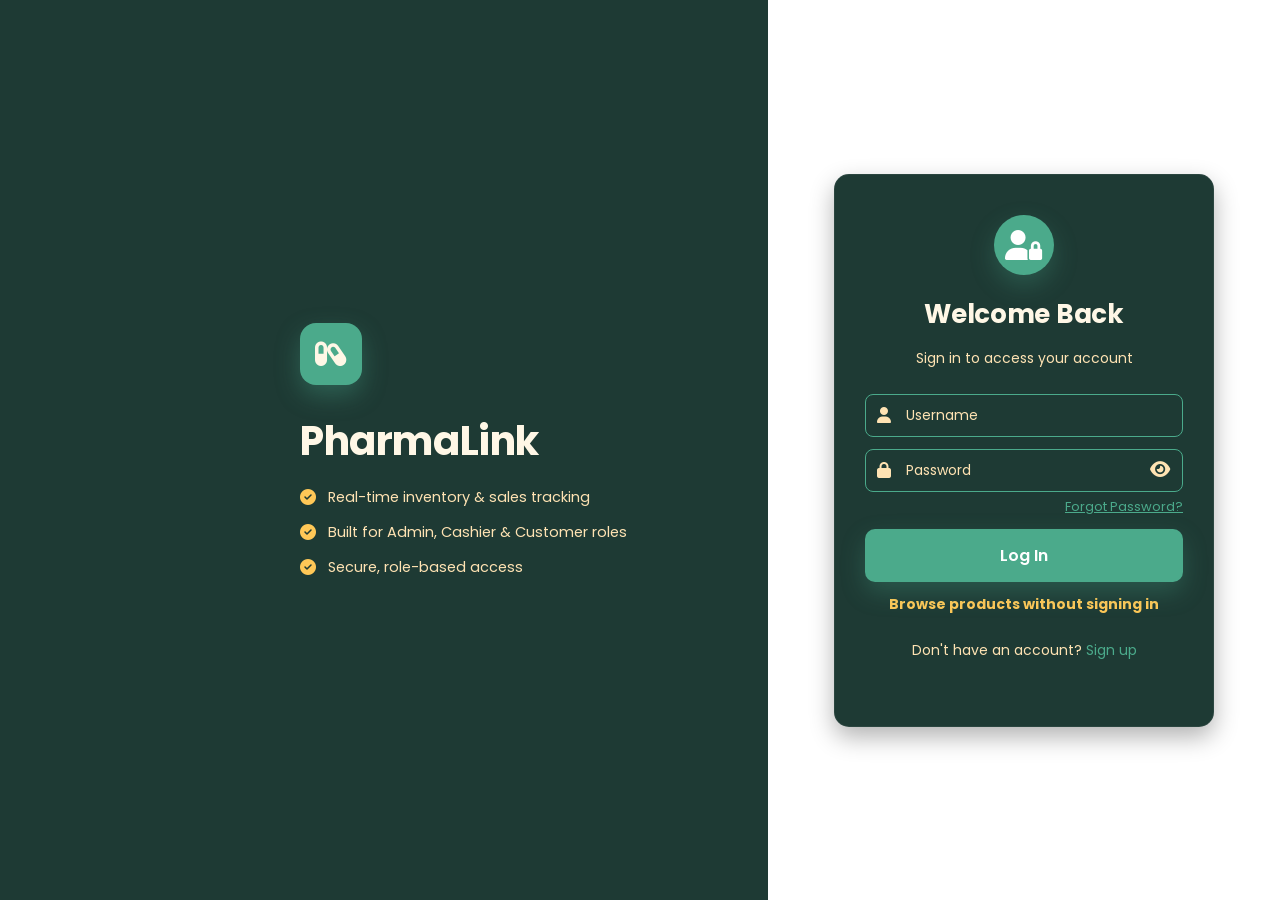
==== commit d6bcb6a5: "Make the login heading readable on the dark card." ====
--- a/index.html
+++ b/index.html
@@ -5,7 +5,7 @@
     <meta name="viewport" content="width=device-width, initial-scale=1.0" />
     <title>Pharmacy Login</title>
     <link rel="stylesheet" href="assets/theme.css?v=palette-w4" />
-    <link rel="stylesheet" href="shared/css/login.css?v=palette-w3" />
+    <link rel="stylesheet" href="shared/css/login.css?v=welcome1" />
     <link rel="stylesheet" href="https://cdnjs.cloudflare.com/ajax/libs/font-awesome/6.4.0/css/all.min.css"/>
 </head>
 <body>
@@ -57,7 +57,7 @@
         </div>
     </div>
 
-    <!-- Forgot Password: Admin/Cashier = staff ID, user ID, or username + email. Customer = account ID + email. -->
+    <!-- Forgot Password: username, account ID, or the account email, plus the email on file. -->
     <div class="signup-modal-overlay" id="forgotPasswordModalOverlay">
         <div class="login-card signup-modal-card">
             <span class="signup-modal-close" id="closeForgotPasswordModal">&times;</span>
@@ -66,14 +66,14 @@
                 <i class="fa-solid fa-key"></i>
             </div>
             <h2>Forgot Password</h2>
-            <p>Admin or cashier: enter your staff ID, user ID, or username plus the email on your account. Customer: account ID plus email. We'll send a reset link.</p>
+            <p>Enter your username, account ID, or the email on your account, then enter that same email again. We'll send a reset link to the email saved on the account.</p>
 
             <div id="forgotPasswordMessage"></div>
 
             <form id="forgotPasswordForm">
                 <div class="input-group">
                     <i class="fa-solid fa-id-badge"></i>
-                    <input type="text" name="employee_id" placeholder="Staff / Admin ID or username" required autocomplete="username">
+                    <input type="text" name="employee_id" placeholder="Username, account ID, or email" required autocomplete="username">
                 </div>
                 <div class="input-group">
                     <i class="fa-solid fa-envelope"></i>
--- a/assets/theme.css
+++ b/assets/theme.css
@@ -189,12 +189,40 @@
 }
 .sidebar a[href="logout.php"]:hover{ background:var(--ph-danger); color:#fff; }
 
+.nav-toggle{
+  display:none;
+  width:40px; height:40px; min-width:40px; flex:0 0 40px;
+  margin:0; padding:0 !important;
+  border-radius:10px;
+  background:#1E3A34 !important; color:#fff !important;
+  box-shadow:none !important;
+  justify-content:center;
+}
+.nav-toggle:hover{ transform:none; background:#24544C !important; box-shadow:none !important; }
+.nav-backdrop{
+  display:none;
+  position:fixed; inset:0;
+  background:rgba(30,58,52,.45);
+  z-index:990;
+}
 @media (max-width:900px){
-  .sidebar{ width:76px; }
-  .sidebar h2, .sidebar-header h2, .sidebar .role, .role-badge{ display:none; }
-  .nav-item{ justify-content:center; padding:14px 0; }
-  .nav-item span{ display:none; }
-  .main{ margin-left:76px !important; }
+  .nav-toggle{ display:inline-flex; }
+  body.nav-open .nav-backdrop{ display:block; }
+  .header{ z-index:1100; gap:10px; }
+  .header h3{ min-width:0; overflow:hidden; text-overflow:ellipsis; white-space:nowrap; }
+  .sidebar{
+    top:72px; bottom:0; width:min(280px, 88vw); height:auto;
+    transform:translateX(-105%);
+    transition:transform .22s ease;
+    z-index:1000;
+  }
+  body.nav-open .sidebar{ transform:translateX(0); }
+  .sidebar-nav{ flex:1; min-height:0; overflow-y:auto; padding-bottom:72px; }
+  .main{ margin-left:0 !important; }
+}
+@media (max-width:720px){
+  .header{ height:56px; min-height:56px; padding:0 12px; }
+  .sidebar{ top:56px; }
 }
 
 /* ==========================================================================
--- a/shared/css/login.css
+++ b/shared/css/login.css
@@ -133,6 +133,7 @@
   margin: 10px 0;
   font-size: 26px;
   font-weight: 700;
+  color: #FFF7E6;
 }
 
 .login-card p {
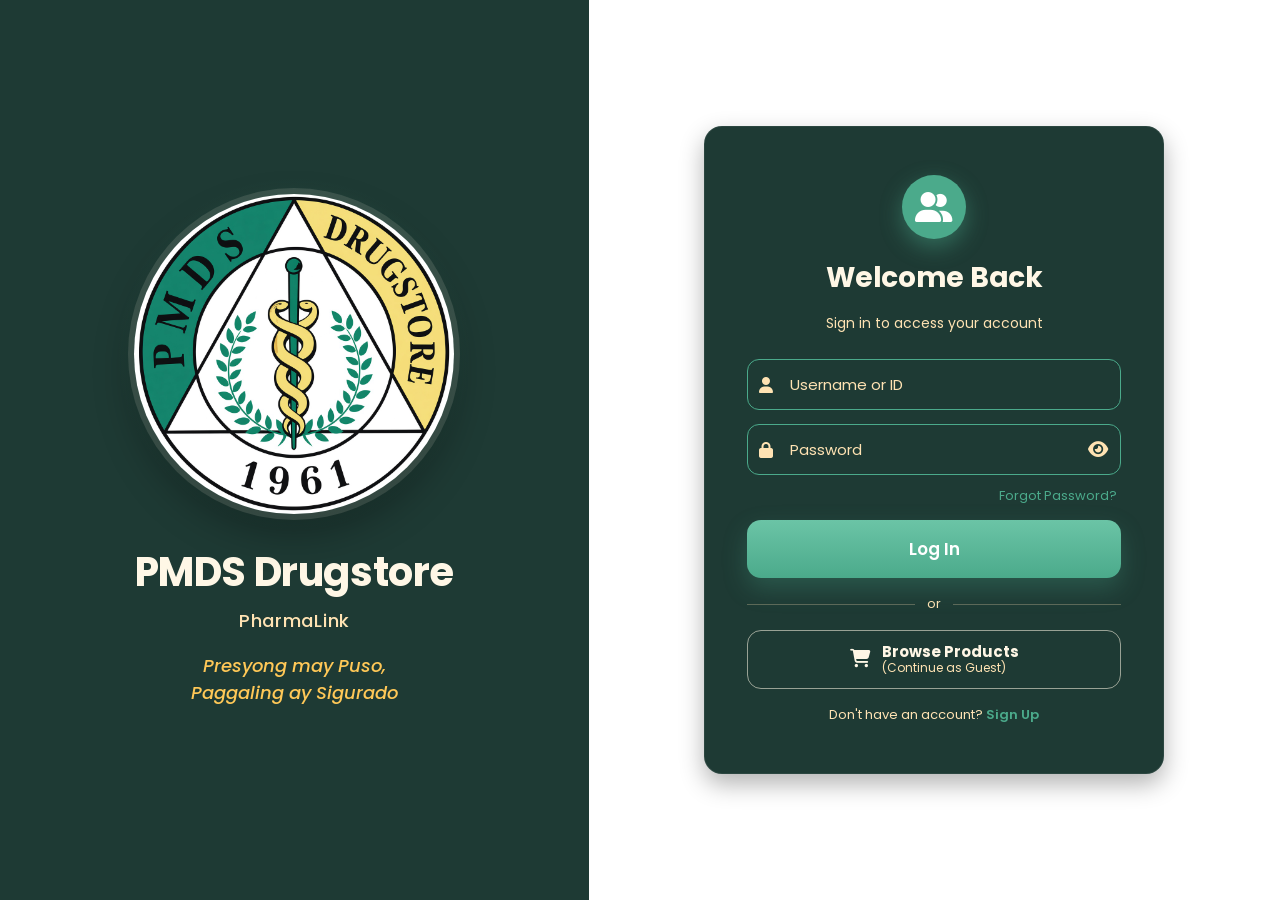
==== commit a4a1a763: "Merge pull request #53 from natividadaaronwilliam-sudo/cursor/render-deploy Cursor/render deploy" ====
--- a/index.html
+++ b/index.html
@@ -5,28 +5,25 @@
     <meta name="viewport" content="width=device-width, initial-scale=1.0" />
     <title>Pharmacy Login</title>
     <link rel="stylesheet" href="assets/theme.css?v=palette-w4" />
-    <link rel="stylesheet" href="shared/css/login.css?v=welcome1" />
-    <link rel="stylesheet" href="https://cdnjs.cloudflare.com/ajax/libs/font-awesome/6.4.0/css/all.min.css"/>
+    <link rel="stylesheet" href="shared/css/login.css?v=login-logo3" />
+    <link rel="stylesheet" href="https://cdnjs.cloudflare.com/ajax/libs/font-awesome/6.4.0/css/all.min.css" media="print" onload="this.media='all'"/>
 </head>
 <body>
     <div class="login-page" id="loginPage">
         <div class="login-branding">
-            <div class="brand-mark">
-                <i class="fa-solid fa-capsules"></i>
-            </div>
-            <h1>PharmaLink</h1>
-            <ul class="brand-points">
-                <li><i class="fa-solid fa-circle-check"></i> Real-time inventory &amp; sales tracking</li>
-                <li><i class="fa-solid fa-circle-check"></i> Built for Admin, Cashier &amp; Customer roles</li>
-                <li><i class="fa-solid fa-circle-check"></i> Secure, role-based access</li>
-            </ul>
+            <div class="brand-logo-wrap">
+                <img class="brand-logo" src="assets/pmds-logo.jpg?v=logo1" alt="PMDS Drugstore">
+            </div>
+            <h1>PMDS Drugstore</h1>
+            <p class="brand-kicker">PharmaLink</p>
+            <p class="brand-slogan">Presyong may Puso,<br>Paggaling ay Sigurado</p>
         </div>
 
         <div class="login-container">
             <div class="login-card"> 
                 
                 <div class="login-icon">
-                    <i class="fa-solid fa-user-lock"></i>
+                    <i class="fa-solid fa-user-group"></i>
                 </div>
                 <h2>Welcome Back</h2>
                 <p>Sign in to access your account</p>
@@ -36,7 +33,7 @@
                     
                     <div class="input-group">
                         <i class="fa-solid fa-user"></i>
-                        <input type="text" id="email" name="username" placeholder="Username" required>
+                        <input type="text" id="username" name="username" placeholder="Username or ID" required autocomplete="username">
                     </div>
 
                     <div class="input-group">
@@ -45,19 +42,26 @@
                         <i class="fas fa-eye toggle-password"></i> 
                     </div>
 
-                    <p style="text-align:right; margin: -8px 0 12px;"><a href="#" id="openForgotPasswordModal" style="font-size:13px; color:#4BAA8B;">Forgot Password?</a></p>
+                    <p class="forgot-password-row"><a href="#" id="openForgotPasswordModal">Forgot Password?</a></p>
 
                     <button type="submit" class="login-btn">Log In</button>
-                    <p class="browse-shop-text"><a href="/customer/customer.html">Browse products without signing in</a></p>
-
-                    <p class="signup-text">Don't have an account? <a href="#" id="openSignupModal">Sign up</a></p>
+                    <div class="login-or"><span>or</span></div>
+                    <a class="guest-browse-btn" href="/customer/customer.html">
+                        <i class="fa-solid fa-cart-shopping"></i>
+                        <span>
+                            <strong>Browse Products</strong>
+                            <small>(Continue as Guest)</small>
+                        </span>
+                    </a>
+
+                    <p class="signup-text">Don't have an account? <a href="#" id="openSignupModal">Sign Up</a></p>
                 </form>
                 
             </div>
         </div>
     </div>
 
-    <!-- Forgot Password: username, account ID, or the account email, plus the email on file. -->
+    <!-- Forgot Password: username or account ID, plus the email on file. -->
     <div class="signup-modal-overlay" id="forgotPasswordModalOverlay">
         <div class="login-card signup-modal-card">
             <span class="signup-modal-close" id="closeForgotPasswordModal">&times;</span>
@@ -66,14 +70,14 @@
                 <i class="fa-solid fa-key"></i>
             </div>
             <h2>Forgot Password</h2>
-            <p>Enter your username, account ID, or the email on your account, then enter that same email again. We'll send a reset link to the email saved on the account.</p>
+            <p>Enter your username and the email on the account.</p>
 
             <div id="forgotPasswordMessage"></div>
 
             <form id="forgotPasswordForm">
                 <div class="input-group">
                     <i class="fa-solid fa-id-badge"></i>
-                    <input type="text" name="employee_id" placeholder="Username, account ID, or email" required autocomplete="username">
+                    <input type="text" name="employee_id" placeholder="Username or account ID" required autocomplete="username">
                 </div>
                 <div class="input-group">
                     <i class="fa-solid fa-envelope"></i>
@@ -128,6 +132,7 @@
                     <i class="fa-solid fa-lock"></i>
                     <input type="password" name="password" placeholder="Password" required>
                 </div>
+                <div class="pw-hints" id="signupPwHints"></div>
                 <div class="input-group">
                     <i class="fa-solid fa-lock"></i>
                     <input type="password" name="confirm_password" placeholder="Confirm Password" required>
@@ -151,9 +156,9 @@
         </div>
     </div>
     
-    <script src="assets/theme.js?v=spa-hash1"></script>
-    <script src="assets/profile-validate.js?v=pv3"></script>
-    <script src="shared/js/login.js?v=guest-shop3"></script>
+    <script src="assets/theme.js?v=push2"></script>
+    <script src="assets/profile-validate.js?v=pv6"></script>
+    <script src="shared/js/login.js?v=user-id1"></script>
     <script>
     (function () {
         const loginPage = document.getElementById('loginPage');
@@ -168,6 +173,7 @@
         if (window.phProfileValidate) {
             window.phProfileValidate.bindNameCaps(signupForm);
             window.phProfileValidate.bindPhoneDigits(signupForm.phone_number);
+            window.phProfileValidate.bindHints(signupForm.password, document.getElementById('signupPwHints'));
         }
 
         function openModal() {
--- a/assets/theme.css
+++ b/assets/theme.css
@@ -326,6 +326,27 @@
 .staff-notif-dropdown.open,
 #notification-dropdown.open{ display:block; }
 
+/* On a phone the bell sits beside the menu, so a 320px panel anchored to
+   the bell runs off the left edge. Pin it to the screen instead. */
+@media (max-width: 900px) {
+  .staff-notif-dropdown,
+  #notification-dropdown {
+    position: fixed;
+    top: 80px;
+    left: 12px;
+    right: 12px;
+    width: auto;
+    max-width: calc(100vw - 24px);
+    z-index: 1200;
+  }
+}
+@media (max-width: 720px) {
+  .staff-notif-dropdown,
+  #notification-dropdown {
+    top: 64px;
+  }
+}
+
 .staff-notif-item{
   display:flex;
   gap:10px;
@@ -336,9 +357,31 @@
   color:var(--ph-text);
   line-height:1.4;
 }
+.staff-notif-item.is-new{
+  background:#FFF7E6;
+  border-left:3px solid var(--ph-gold, #FFC857);
+  animation:staffNotifPulse 1.1s ease 3;
+}
+.staff-notif-new{
+  display:inline-block;
+  margin-left:6px;
+  padding:1px 6px;
+  border-radius:999px;
+  background:var(--ph-gold, #FFC857);
+  color:#1E3A34;
+  font-size:10px;
+  font-weight:800;
+  letter-spacing:.04em;
+  vertical-align:middle;
+}
+@keyframes staffNotifPulse{
+  0%, 100%{ background:#FFF7E6; }
+  50%{ background:#FFE3B3; }
+}
 .staff-notif-item:last-child{ border-bottom:none; }
 .staff-notif-item[role="button"]{ cursor:pointer; }
 .staff-notif-item[role="button"]:hover{ background:var(--ph-surface-2); }
+.staff-notif-item.is-new[role="button"]:hover{ background:#FFE9B8; }
 .staff-notif-item[role="button"]:focus{
   outline:2px solid var(--ph-primary-200);
   outline-offset:-2px;
@@ -489,6 +532,13 @@
   padding:0 4px;
   border:2px solid var(--ph-surface);
 }
+.notification.has-new .notification-badge{
+  animation:staffBadgePulse 1s ease infinite;
+}
+@keyframes staffBadgePulse{
+  0%, 100%{ transform:scale(1); }
+  50%{ transform:scale(1.18); }
+}
 
 .content{ flex:1; padding:20px 34px 30px; overflow-y:auto; background:#ffffff; }
 .content > section,
@@ -687,6 +737,16 @@
   color:var(--ph-text);
   background:var(--ph-surface);
   transition:border-color var(--ph-fast), box-shadow var(--ph-fast);
+}
+input[type="checkbox"],
+input[type="radio"]{
+  width:auto;
+  height:auto;
+  padding:0;
+  margin:0;
+  border:none;
+  box-shadow:none;
+  background:transparent;
 }
 input:focus, textarea:focus, select:focus{
   outline:none;
@@ -1046,6 +1106,13 @@
 }
 @media (max-width: 640px){
   .profile-hero{ flex-direction:column; align-items:flex-start; }
+  #profile .profile-hero{
+    align-items:center; width:100%; text-align:center;
+  }
+  #profile .profile-hero-copy,
+  #profile .profile-hero-copy h3,
+  #profile .profile-username{ text-align:center; width:100%; }
+  #profile .profile-hero .profile-pill-row{ justify-content:center; }
   .profile-card-head{ flex-direction:column; }
   .profile-card-head .profile-action-row{ width:100%; }
 }
@@ -1061,4 +1128,66 @@
 button:focus-visible, .nav-item:focus-visible, a:focus-visible{
   outline:2px solid var(--ph-primary-500);
   outline-offset:2px;
+}
+
+.ph-push-banner{
+  position:fixed;
+  left:12px;
+  right:12px;
+  bottom:12px;
+  z-index:12000;
+  display:flex;
+  flex-wrap:wrap;
+  align-items:center;
+  gap:10px;
+  padding:12px 14px;
+  background:#1E3A34;
+  color:#FFF7E6;
+  border-radius:14px;
+  box-shadow:0 10px 28px rgba(30,58,52,.28);
+  pointer-events:auto;
+  touch-action:manipulation;
+}
+.ph-push-banner span{ flex:1 1 180px; font-size:14px; font-weight:600; }
+.ph-push-banner button,
+.ph-push-banner button:hover,
+.ph-push-banner button:active{
+  position:relative;
+  z-index:1;
+  border:0;
+  border-radius:999px;
+  padding:8px 14px;
+  font-weight:700;
+  cursor:pointer;
+  transform:none !important;
+  touch-action:manipulation;
+  pointer-events:auto;
+}
+.ph-push-enable,
+.ph-push-enable:hover{ background:#FFC857 !important; color:#1E3A34 !important; }
+.ph-push-later,
+.ph-push-later:hover{ background:transparent !important; color:#FFF7E6 !important; box-shadow:none !important; }
+
+/* Phone date fields ignore width unless the native look is turned off. */
+@media (max-width: 900px){
+  input[type="date"]{
+    -webkit-appearance:none;
+    appearance:none;
+    display:block;
+    width:100% !important;
+    min-width:0 !important;
+    max-width:100% !important;
+    box-sizing:border-box !important;
+    text-align:left;
+  }
+  input[type="date"]::-webkit-date-and-time-value{
+    text-align:left;
+    margin:0;
+    min-width:0;
+  }
+  input[type="date"]::-webkit-datetime-edit{
+    display:inline-block;
+    min-width:0;
+    padding:0;
+  }
 }
--- a/shared/css/login.css
+++ b/shared/css/login.css
@@ -20,13 +20,15 @@
 /* Left: branding panel */
 /* Left: branding panel */
 .login-branding {
-  flex: 0 0 60%;
-  max-width: 60%;
+  flex: 0 0 46%;
+  max-width: 46%;
   position: relative;
   display: flex;
   flex-direction: column;
   justify-content: center;
-  padding: 60px 70px 60px 300px;
+  align-items: center;
+  text-align: center;
+  padding: 60px 40px;
   color: #FFF7E6;
   background: #1E3A34;
   overflow: hidden;
@@ -34,25 +36,107 @@
 .login-branding::before {
   display: none;
 }
-.login-branding .brand-mark {
-  width: 62px;
-  height: 62px;
-  border-radius: 16px;
-  display: flex;
-  align-items: center;
-  justify-content: center;
-  font-size: 28px;
-  background: #4BAA8B;
-  box-shadow: 0 10px 25px rgba(75, 170, 139, 0.35);
-  margin-bottom: 26px;
-  position: relative;
+.brand-logo-wrap {
+  position: relative;
+  width: min(320px, 78%);
+  margin: 0 0 28px;
+}
+.brand-logo-wrap::before {
+  content: "";
+  position: absolute;
+  inset: -18px;
+  border-radius: 50%;
+  background: radial-gradient(
+    circle,
+    rgba(255, 247, 230, 0.42) 0%,
+    rgba(75, 170, 139, 0.22) 42%,
+    transparent 70%
+  );
+  animation: logoHalo 1.1s ease-out 0.35s both;
+  pointer-events: none;
+}
+.login-branding .brand-logo {
+  width: 100%;
+  height: auto;
+  display: block;
+  border-radius: 50%;
+  background: transparent;
+  position: relative;
+  z-index: 1;
+  box-shadow:
+    0 0 0 6px rgba(255, 247, 230, 0.12),
+    0 18px 40px rgba(0, 0, 0, 0.32);
+  animation: logoLand 0.9s cubic-bezier(0.22, 1, 0.36, 1) both;
 }
 .login-branding h1 {
   font-size: 40px;
   font-weight: 700;
-  margin: 0 0 16px;
-  position: relative;
-  color: #FFF7E6;
+  margin: 0 0 6px;
+  position: relative;
+  color: #FFF7E6;
+  animation: brandCopyIn 0.7s ease-out 0.28s both;
+}
+.login-branding .brand-kicker {
+  font-size: 18px;
+  font-weight: 500;
+  letter-spacing: 0.04em;
+  line-height: 1.4;
+  color: #FFE3B3;
+  margin: 0 0 18px;
+  position: relative;
+  animation: brandCopyIn 0.7s ease-out 0.4s both;
+}
+.login-branding .brand-slogan {
+  font-size: 18px;
+  font-weight: 500;
+  font-style: italic;
+  line-height: 1.5;
+  color: #FFC857;
+  max-width: 380px;
+  margin: 0;
+  position: relative;
+  animation: brandCopyIn 0.7s ease-out 0.52s both;
+}
+@keyframes logoLand {
+  from {
+    opacity: 0;
+    transform: translateY(-40px) scale(0.86);
+    filter: blur(6px);
+  }
+  to {
+    opacity: 1;
+    transform: translateY(0) scale(1);
+    filter: blur(0);
+  }
+}
+@keyframes logoHalo {
+  from {
+    opacity: 0;
+    transform: scale(0.65);
+  }
+  to {
+    opacity: 1;
+    transform: scale(1);
+  }
+}
+@keyframes brandCopyIn {
+  from {
+    opacity: 0;
+    transform: translateY(12px);
+  }
+  to {
+    opacity: 1;
+    transform: translateY(0);
+  }
+}
+@media (prefers-reduced-motion: reduce) {
+  .login-branding .brand-logo,
+  .brand-logo-wrap::before,
+  .login-branding h1,
+  .login-branding .brand-kicker,
+  .login-branding .brand-slogan {
+    animation: none;
+  }
 }
 .login-branding > p {
   font-size: 16px;
@@ -62,36 +146,16 @@
   margin: 0 0 28px;
   position: relative;
 }
-.brand-points {
-  list-style: none;
-  padding: 0;
-  margin: 0;
-  display: flex;
-  flex-direction: column;
-  gap: 14px;
-  position: relative;
-}
-.brand-points li {
-  display: flex;
-  align-items: center;
-  gap: 12px;
-  font-size: 14.5px;
-  color: #FFE3B3;
-}
-.brand-points li i {
-  color: #FFC857;
-  font-size: 16px;
-}
 
 /* Right: login card */
 .login-container {
-  flex: 0 0 40%;
-  max-width: 40%;
+  flex: 0 0 54%;
+  max-width: 54%;
   display: flex;
   justify-content: center;
   align-items: center;
   min-height: 100vh;
-  padding: 20px;
+  padding: 32px 40px;
   background: #ffffff;
 }
 
@@ -105,33 +169,34 @@
 /* Login Card */
 .login-card {
   background: #1E3A34;
-  border-radius: 15px;
-  padding: 40px 30px;
+  border-radius: 18px;
+  padding: 48px 42px;
   color: #FFF7E6;
   box-shadow: 0 10px 25px rgba(0, 0, 0, 0.3);
   text-align: center;
   width: 100%;
-  max-width: 380px;
+  max-width: 460px;
 }
 
 /* Lock Icon at top */
 .login-icon {
   font-size: 40px;
   background: #4BAA8B;
-  width: 60px;
-  height: 60px;
+  width: 64px;
+  height: 64px;
   display: flex;
   justify-content: center;
   align-items: center;
   border-radius: 50%;
-  margin: 0 auto 20px;
+  margin: 0 auto 18px;
   color: white;
+  box-shadow: 0 8px 22px rgba(75, 170, 139, 0.45);
 }
 
 /* Heading & Subtitle */
 .login-card h2 {
   margin: 10px 0;
-  font-size: 26px;
+  font-size: 28px;
   font-weight: 700;
   color: #FFF7E6;
 }
@@ -165,7 +230,7 @@
 .input-group input {
   width: 100%;
   padding: 12px 40px 12px 40px; /* padding for icons */
-  border-radius: 8px;
+  border-radius: 12px;
   border: 1px solid #4BAA8B;
   background: #1E3A34;
   color: #FFF7E6;
@@ -177,16 +242,31 @@
   color: #FFE3B3;
 }
 
-.ph-signup-phone input { padding-left: 92px; }
+/* Country code sits in the row with the icon, so it cannot cover the number. */
+.input-group.ph-signup-phone {
+  display: flex;
+  align-items: center;
+  gap: 8px;
+  padding: 0 14px;
+  border: 1px solid #4BAA8B;
+  border-radius: 8px;
+  background: #1E3A34;
+}
+.input-group.ph-signup-phone i,
+.input-group.ph-signup-phone .ph-signup-cc {
+  position: static;
+  top: auto;
+  left: auto;
+  right: auto;
+  transform: none;
+  flex: 0 0 auto;
+}
 .ph-signup-cc {
-  position: absolute;
-  left: 38px;
-  top: 50%;
-  transform: translateY(-50%);
   z-index: 6;
   font-weight: 800;
   color: #FFE3B3;
   font-size: 14px;
+  line-height: 1;
 }
 
 /* Toggle password eye icon */
@@ -236,12 +316,12 @@
 /* Login Button */
 button.login-btn {
   width: 100%;
-  padding: 14px;
+  padding: 16px;
   border: none;
-  border-radius: 10px;
+  border-radius: 14px;
   font-weight: 600;
-  font-size: 16px;
-  background: #4BAA8B;
+  font-size: 17px;
+  background: linear-gradient(180deg, #6BC4A6 0%, #4BAA8B 100%);
   color: white;
   justify-content: center;
   cursor: pointer;
@@ -249,19 +329,93 @@
 }
 
 button.login-btn:hover {
-  background: #1E3A34;
+  background: linear-gradient(180deg, #5BB896 0%, #3E9778 100%);
 }
 
 /* Signup text */
-.signup-text {
-  margin-top: 15px;
+.login-card .signup-text {
+  margin-top: 16px;
+  margin-bottom: 0;
   font-size: 13px;
   color: #FFE3B3;
 }
 
 .signup-text a {
   color: #4BAA8B;
+  font-weight: 600;
   text-decoration: none;
+}
+.signup-text a:hover {
+  text-decoration: underline;
+}
+
+.login-card .forgot-password-row {
+  text-align: right;
+  margin: -4px 4px 14px;
+}
+.forgot-password-row a {
+  font-size: 13px;
+  color: #4BAA8B;
+  text-decoration: none;
+}
+.forgot-password-row a:hover {
+  text-decoration: underline;
+}
+
+.login-or {
+  display: flex;
+  align-items: center;
+  gap: 12px;
+  margin: 16px 0;
+  color: #FFE3B3;
+  font-size: 13px;
+}
+.login-or::before,
+.login-or::after {
+  content: "";
+  flex: 1;
+  height: 1px;
+  background: rgba(255, 227, 179, 0.28);
+}
+.login-or span {
+  flex: 0 0 auto;
+}
+
+.guest-browse-btn {
+  display: flex;
+  align-items: center;
+  justify-content: center;
+  gap: 12px;
+  width: 100%;
+  padding: 12px 16px;
+  border-radius: 14px;
+  border: 1px solid rgba(255, 247, 230, 0.55);
+  background: transparent;
+  color: #FFF7E6;
+  text-decoration: none;
+  box-sizing: border-box;
+}
+.guest-browse-btn:hover {
+  background: rgba(255, 247, 230, 0.06);
+}
+.guest-browse-btn > i {
+  font-size: 18px;
+}
+.guest-browse-btn span {
+  display: flex;
+  flex-direction: column;
+  align-items: flex-start;
+  line-height: 1.2;
+  text-align: left;
+}
+.guest-browse-btn strong {
+  font-size: 15px;
+  font-weight: 700;
+}
+.guest-browse-btn small {
+  font-size: 12px;
+  font-weight: 400;
+  color: #FFE3B3;
 }
 
 .browse-shop-text{
@@ -327,6 +481,15 @@
 .input-group input {
     font-size: 14px; 
     padding: 10px 40px 10px 40px; /* Bawasan ang padding kung sobrang laki */
+}
+.input-group.ph-signup-phone input {
+    flex: 1 1 auto;
+    width: auto;
+    min-width: 0;
+    border: 0;
+    background: transparent;
+    padding: 10px 0;
+    border-radius: 0;
 }
 
 /* 6. I-hide ang demo credentials sa registration page */
@@ -432,4 +595,13 @@
 @keyframes signupModalIn {
   from { opacity: 0; transform: translateY(-10px) scale(0.98); }
   to   { opacity: 1; transform: translateY(0) scale(1); }
+}
+
+#loginForm .input-group {
+  margin-bottom: 14px;
+}
+#loginForm .input-group input {
+  padding: 13px 42px;
+  font-size: 15px;
+  border-radius: 12px;
 }
